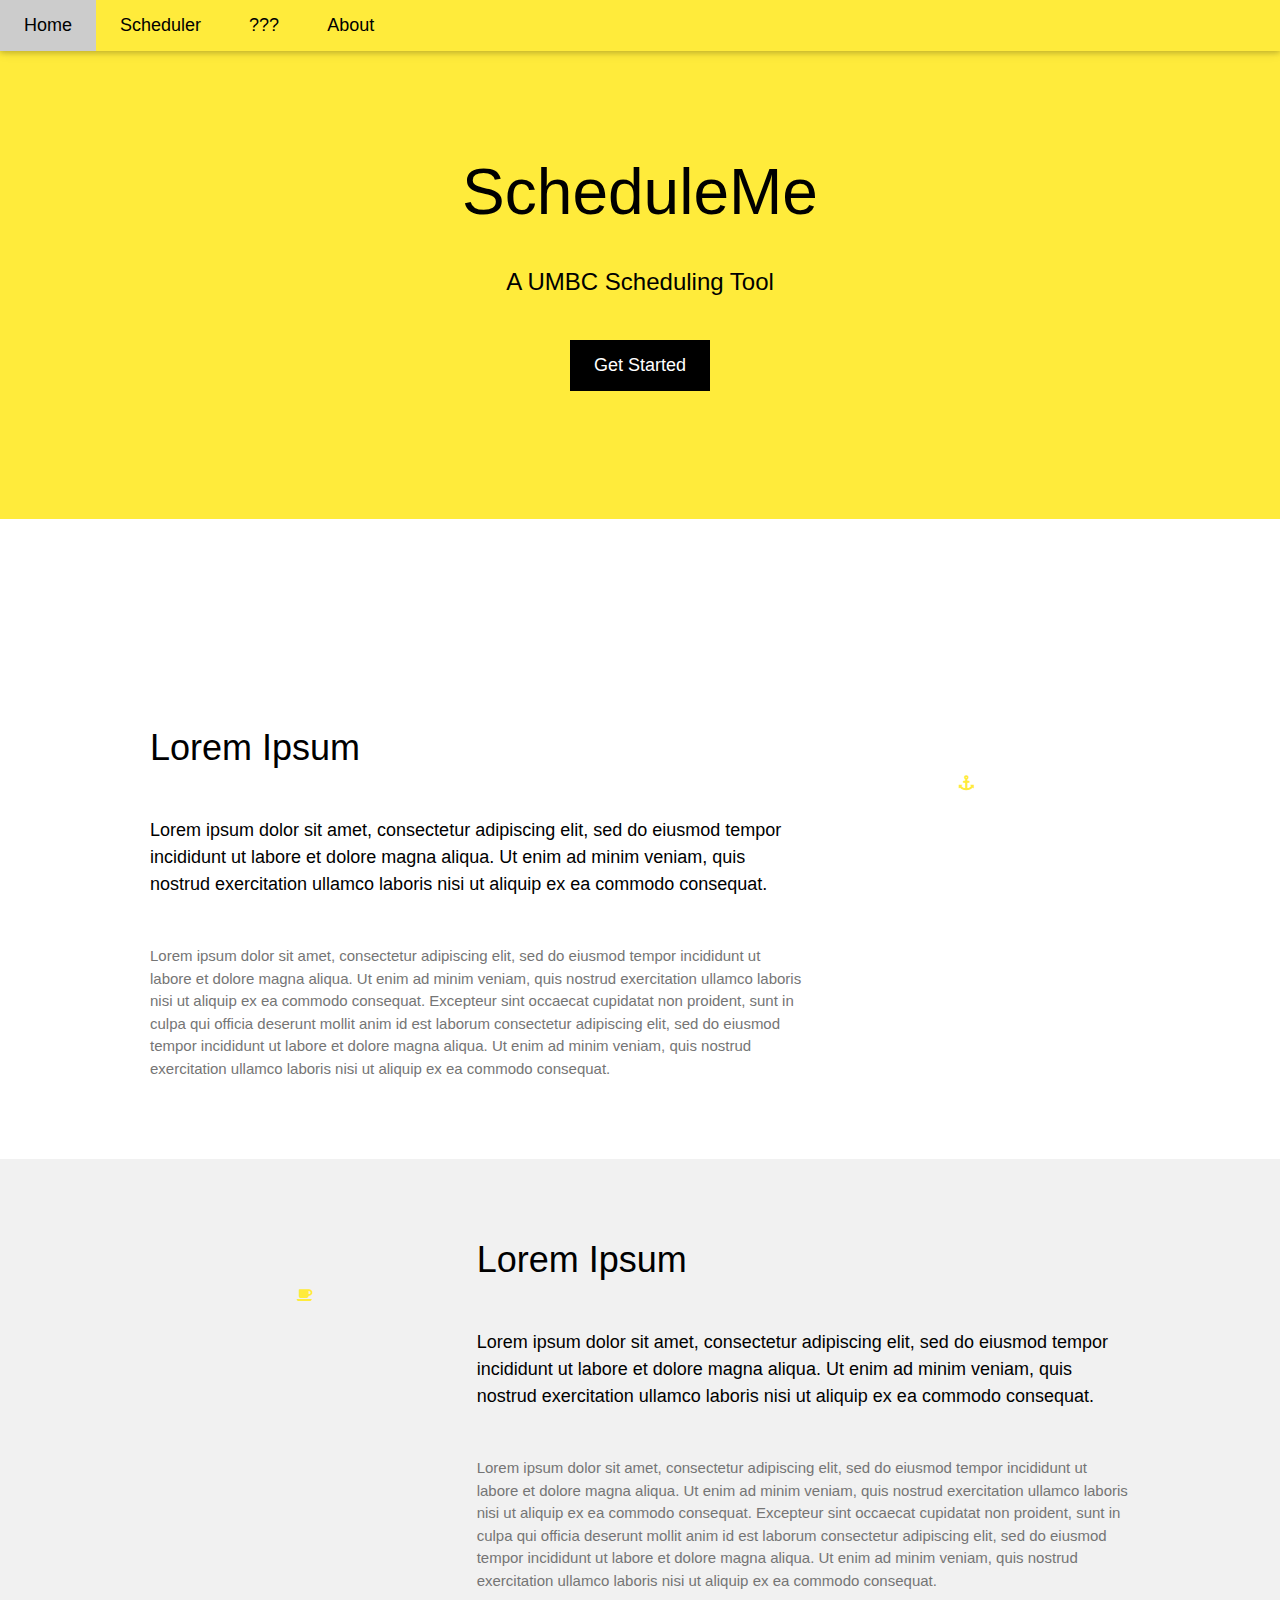
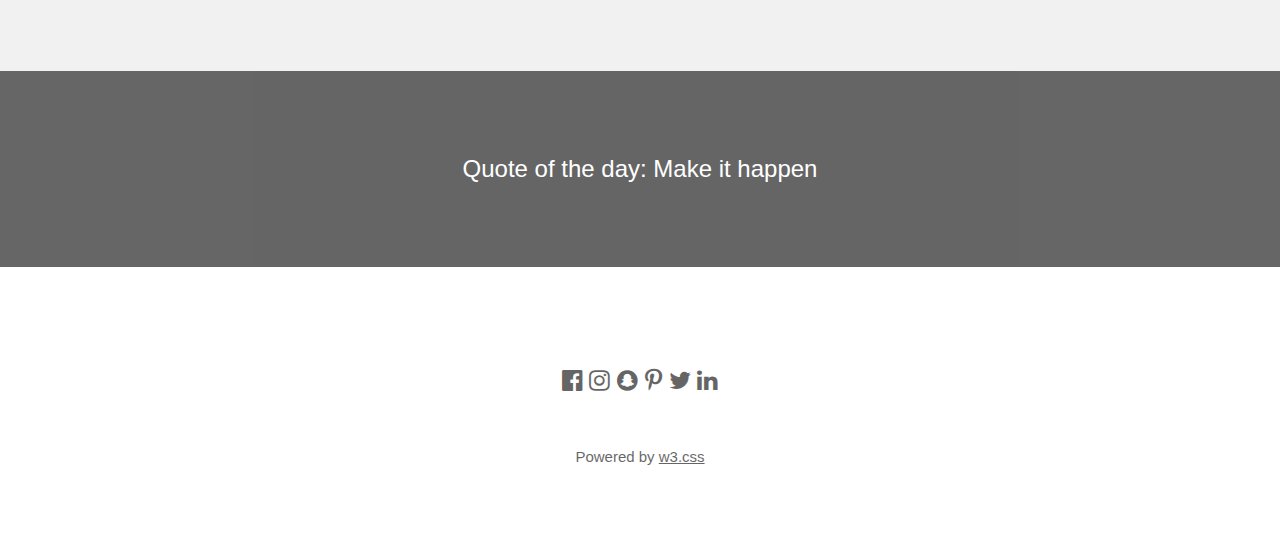
==== src/index.html @ f1222274 "Initial upload of boilerplate web template." ====
<!doctype html>
<html class="no-js" lang="">
    <head>
        <meta charset="utf-8">
        <meta http-equiv="x-ua-compatible" content="ie=edge">
        <title></title>
        <meta name="description" content="">
        <meta name="viewport" content="width=device-width, initial-scale=1">

        <link rel="apple-touch-icon" href="apple-touch-icon.png">
        <!-- Place favicon.ico in the root directory -->

		<link rel="stylesheet" href="css/w3.css">

		<link rel="stylesheet" href="https://fonts.googleapis.com/css?family=Lato">
		<link rel="stylesheet" href="https://fonts.googleapis.com/css?family=Montserrat">
		<link rel="stylesheet" href="https://cdnjs.cloudflare.com/ajax/libs/font-awesome/4.7.0/css/font-awesome.min.css">
        
        <script src="js/vendor/modernizr-2.8.3.min.js"></script>
    </head>
    <body>
        <!--[if lte IE 9]>
            <p class="browserupgrade">You are using an <strong>outdated</strong> browser. Please <a href="http://browsehappy.com/">upgrade your browser</a> to improve your experience and security.</p>
        <![endif]-->

        <!-- Add your site or application content here -->

		<!-- Navbar -->
		<div class="w3-top">
		  <div class="w3-bar w3-yellow w3-card-2 w3-left-align w3-large">
		    <a class="w3-bar-item w3-button w3-hide-medium w3-hide-large w3-right w3-padding-large w3-hover-white w3-large w3-yellow" href="javascript:void(0);" onclick="myFunction()" title="Toggle Navigation Menu"><i class="fa fa-bars"></i></a>
		    <a href="#" class="w3-bar-item w3-button w3-padding-large w3-white">Home</a>
		    <a href="#" class="w3-bar-item w3-button w3-hide-small w3-padding-large w3-hover-white">Scheduler</a>
		    <a href="#" class="w3-bar-item w3-button w3-hide-small w3-padding-large w3-hover-white">???</a>
		    <a href="#" class="w3-bar-item w3-button w3-hide-small w3-padding-large w3-hover-white">About</a>
		  </div>
		
		  <!-- Navbar on small screens -->
		  <div id="navDemo" class="w3-bar-block w3-white w3-hide w3-hide-large w3-hide-medium w3-large">
		    <a href="#" class="w3-bar-item w3-button w3-padding-large">Scheduler</a>
		    <a href="#" class="w3-bar-item w3-button w3-padding-large">???</a>
		    <a href="#" class="w3-bar-item w3-button w3-padding-large">About</a>
		  </div>
		</div>
		
		<!-- Header -->
		<header class="w3-container w3-yellow w3-center" style="padding:128px 16px">
		  <h1 class="w3-margin w3-jumbo">ScheduleMe</h1>
		  <p class="w3-xlarge">A UMBC Scheduling Tool</p>
		  <button id="getStarted" class="w3-button w3-black w3-padding-large w3-large w3-margin-top">Get Started</button>
		</header>
		
		<div id="inputFields" class="w3-row-padding w3-padding-64 w3-container">
			
		</div>
		
		<!-- First Grid -->
		<div class="w3-row-padding w3-padding-64 w3-container">
		  <div class="w3-content">
		    <div class="w3-twothird">
		      <h1>Lorem Ipsum</h1>
		      <h5 class="w3-padding-32">Lorem ipsum dolor sit amet, consectetur adipiscing elit, sed do eiusmod tempor incididunt ut labore et dolore magna aliqua. Ut enim ad minim veniam, quis nostrud exercitation ullamco laboris nisi ut aliquip ex ea commodo consequat.</h5>
		
		      <p class="w3-text-grey">Lorem ipsum dolor sit amet, consectetur adipiscing elit, sed do eiusmod tempor incididunt ut labore et dolore magna aliqua. Ut enim ad minim veniam, quis nostrud exercitation ullamco laboris nisi ut aliquip ex ea commodo consequat. Excepteur sint
		        occaecat cupidatat non proident, sunt in culpa qui officia deserunt mollit anim id est laborum consectetur adipiscing elit, sed do eiusmod tempor incididunt ut labore et dolore magna aliqua. Ut enim ad minim veniam, quis nostrud exercitation ullamco
		        laboris nisi ut aliquip ex ea commodo consequat.</p>
		    </div>
		
		    <div class="w3-third w3-center">
		      <i class="fa fa-anchor w3-padding-64 w3-text-yellow"></i>
		    </div>
		  </div>
		</div>
		
		<!-- Second Grid -->
		<div class="w3-row-padding w3-light-grey w3-padding-64 w3-container">
		  <div class="w3-content">
		    <div class="w3-third w3-center">
		      <i class="fa fa-coffee w3-padding-64 w3-text-yellow w3-margin-right"></i>
		    </div>
		
		    <div class="w3-twothird">
		      <h1>Lorem Ipsum</h1>
		      <h5 class="w3-padding-32">Lorem ipsum dolor sit amet, consectetur adipiscing elit, sed do eiusmod tempor incididunt ut labore et dolore magna aliqua. Ut enim ad minim veniam, quis nostrud exercitation ullamco laboris nisi ut aliquip ex ea commodo consequat.</h5>
		
		      <p class="w3-text-grey">Lorem ipsum dolor sit amet, consectetur adipiscing elit, sed do eiusmod tempor incididunt ut labore et dolore magna aliqua. Ut enim ad minim veniam, quis nostrud exercitation ullamco laboris nisi ut aliquip ex ea commodo consequat. Excepteur sint
		        occaecat cupidatat non proident, sunt in culpa qui officia deserunt mollit anim id est laborum consectetur adipiscing elit, sed do eiusmod tempor incididunt ut labore et dolore magna aliqua. Ut enim ad minim veniam, quis nostrud exercitation ullamco
		        laboris nisi ut aliquip ex ea commodo consequat.</p>
		    </div>
		  </div>
		</div>
		
		<div class="w3-container w3-black w3-center w3-opacity w3-padding-64">
		    <h1 class="w3-margin w3-xlarge">Quote of the day: Make it happen</h1>
		</div>
		
		<!-- Footer -->
		<footer class="w3-container w3-padding-64 w3-center w3-opacity">  
		  <div class="w3-xlarge w3-padding-32">
		    <i class="fa fa-facebook-official w3-hover-opacity"></i>
		    <i class="fa fa-instagram w3-hover-opacity"></i>
		    <i class="fa fa-snapchat w3-hover-opacity"></i>
		    <i class="fa fa-pinterest-p w3-hover-opacity"></i>
		    <i class="fa fa-twitter w3-hover-opacity"></i>
		    <i class="fa fa-linkedin w3-hover-opacity"></i>
		 </div>
		 <p>Powered by <a href="https://www.w3schools.com/w3css/default.asp" target="_blank">w3.css</a></p>
		</footer>
		
		<script src="js/toggleMenu.js"></script>
        <script src="js/vendor/jquery-3.2.0.min.js"></script>
        <script>window.jQuery || document.write('<script src="js/vendor/jquery-3.2.0.min.js"><\/script>')</script>
        <script src="js/plugins.js"></script>
        <script src="js/main.js"></script>

        <!-- Google Analytics: change UA-XXXXX-Y to be your site's ID. -->
        <script>
            window.ga=function(){ga.q.push(arguments)};ga.q=[];ga.l=+new Date;
            ga('create','UA-XXXXX-Y','auto');ga('send','pageview')
        </script>
        <script src="https://www.google-analytics.com/analytics.js" async defer></script>
    </body>
</html>
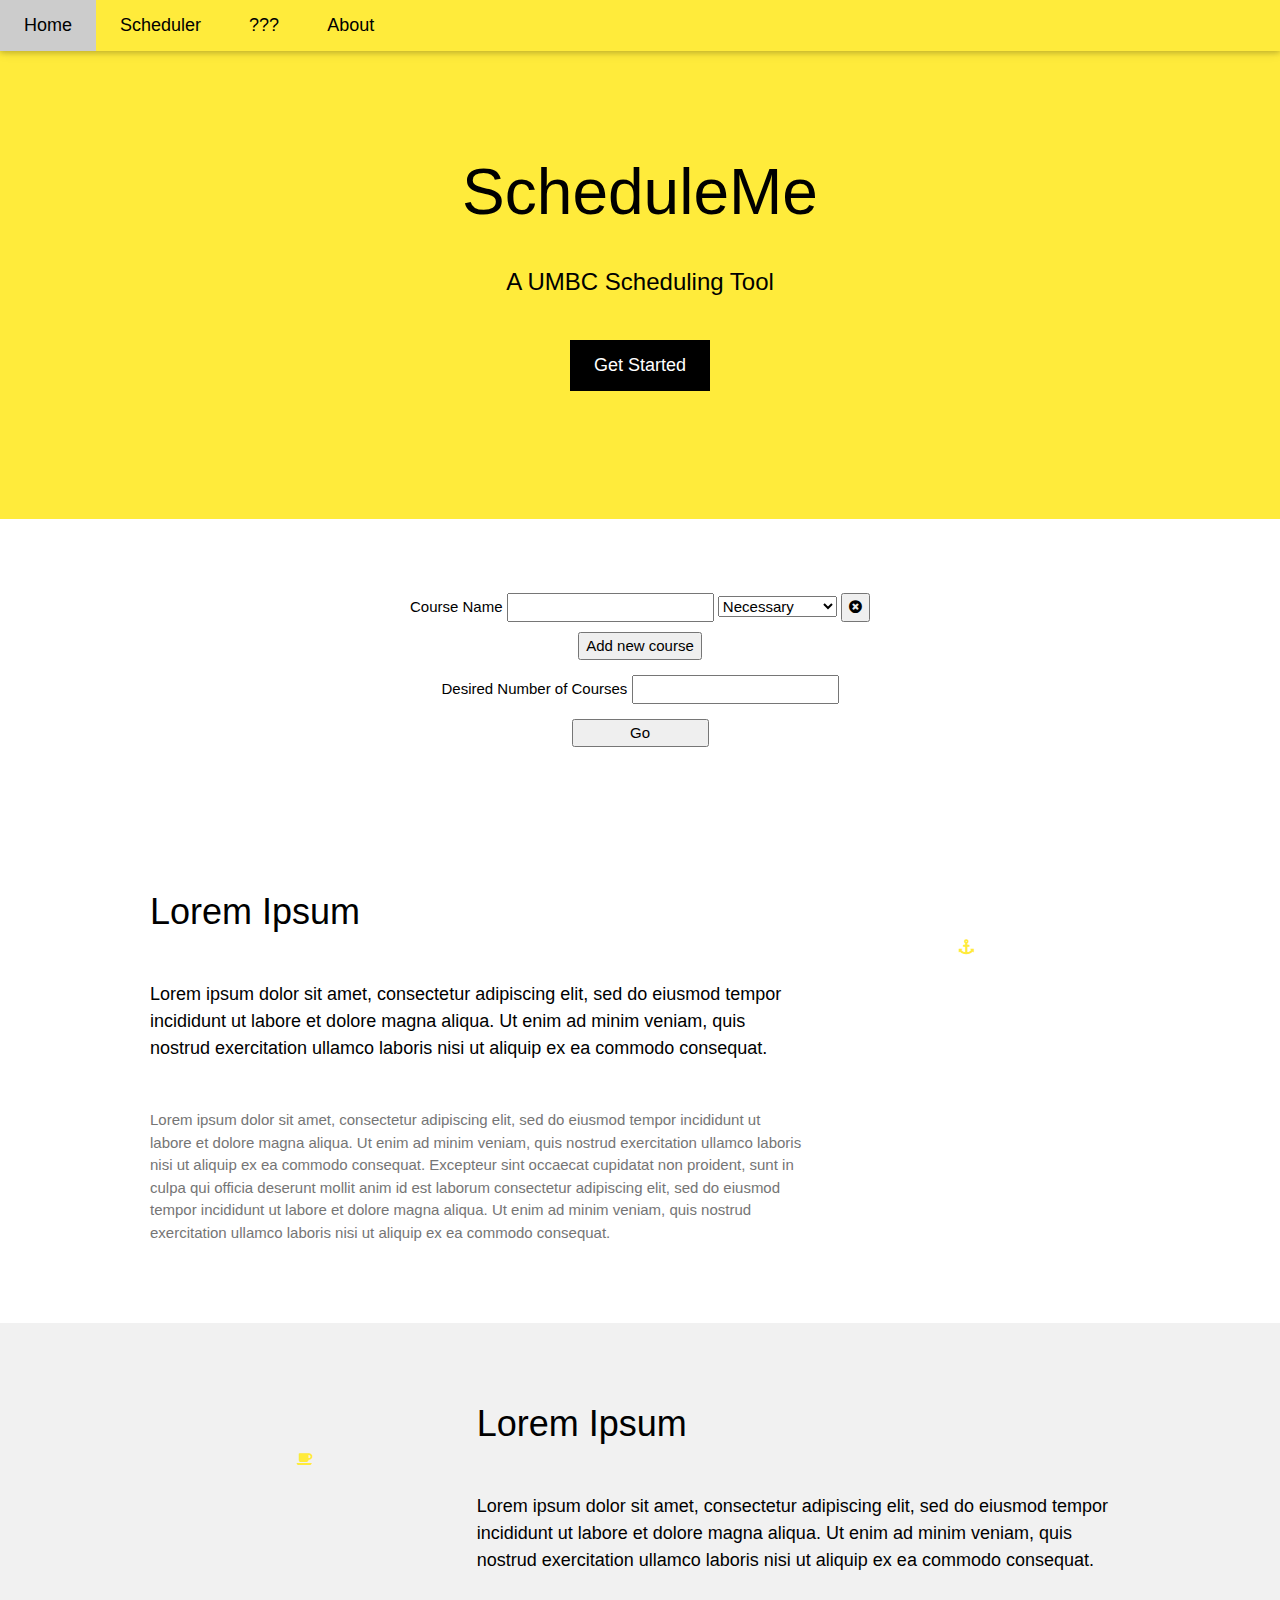
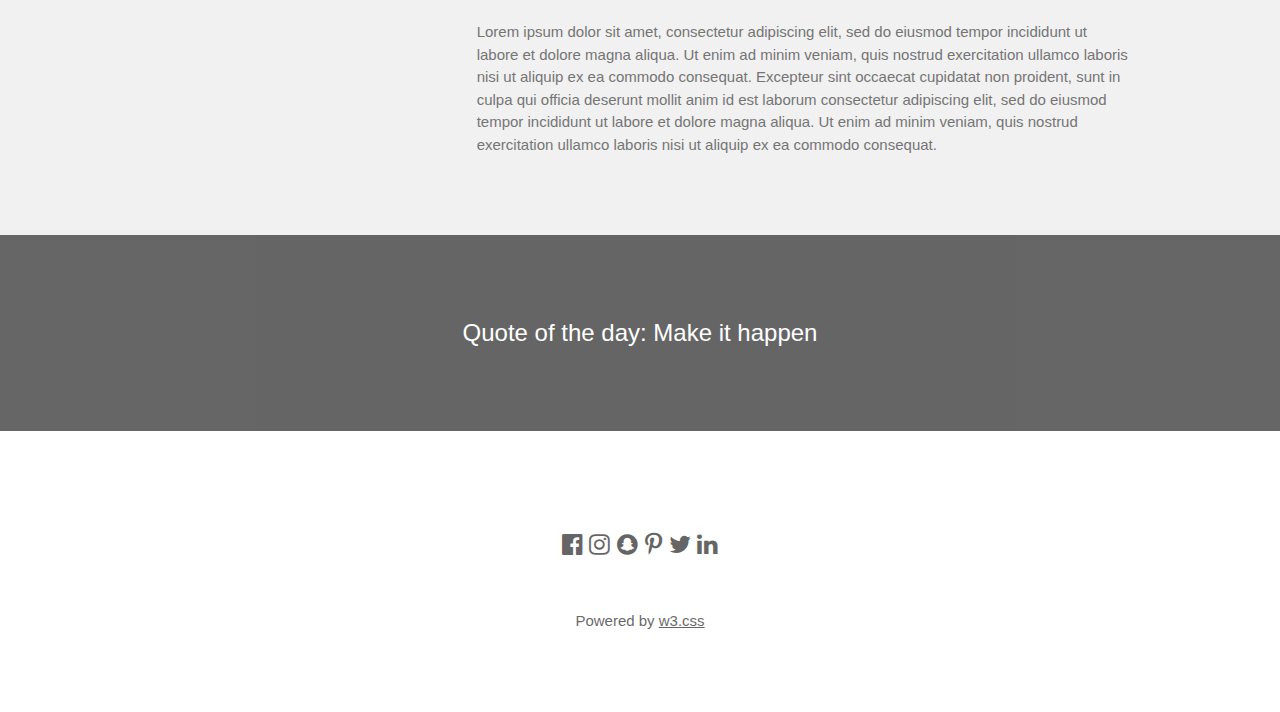
==== commit 6bde2984: "Refreshing src to be up to date" ====
--- a/src/index.html
+++ b/src/index.html
@@ -1,5 +1,5 @@
 <!doctype html>
-<html class="no-js" lang="">
+<html class="no-js" lang="en">
     <head>
         <meta charset="utf-8">
         <meta http-equiv="x-ua-compatible" content="ie=edge">
@@ -50,8 +50,40 @@
 		  <button id="getStarted" class="w3-button w3-black w3-padding-large w3-large w3-margin-top">Get Started</button>
 		</header>
 		
-		<div id="inputFields" class="w3-row-padding w3-padding-64 w3-container">
-			
+		<!-- Template for new inputs -->
+		<div id="baseForm" class="courseInputTemplate w3-row-padding w3-padding-64 w3-container">
+		    <div class="controls controls-row w3-center">
+		    	<span>Course Name</span>    	
+		 		<input type="text" name="courseName" pattern="^[A-Za-z]{3,4}[0-9]{3}$" maxlength="7"
+		 			title="Course Name Format: [3-4 Dept. Code][3 digit number] ex. CMSC447"></input>
+				<select name="priority">
+					<option value="2">Necessary</option>
+					<option value="1">Preferred</option>
+					<option value="0">No Preference</option>
+				</select>
+				<button type="button" id="removeCourse" name="removeCourse">
+		 			<i class="fa fa-times-circle" aria-hidden="true"></i>
+		 		</button>
+		    </div>
+		</div>
+		
+		<!--  Holds input for courses -->
+		<div id="inputArea" class="w3-row-padding w3-padding-64 w3-container w3-center">
+			<form onsubmit='return onSubmit(this)'>
+				<div id="inputContainer" class="newCourseHolder">
+				</div>
+				<div id="inputNotification" class="inputNotification hidden">
+					<p class="maxCoursesAlert">Max Courses Reached (MAX_COURSES)<p>
+				</div>
+				<div>
+					<button type="button" id="addCourse">Add new course</button>
+					<br>
+					<p>Desired Number of Courses
+					<input type="text" name="numCourses" maxlength="1"></input>
+					</p>
+					<button type='submit' id="submitCourses" class="courseSubmission">Go</button>
+				</div>
+			</form>
 		</div>
 		
 		<!-- First Grid -->
@@ -107,17 +139,19 @@
 		 <p>Powered by <a href="https://www.w3schools.com/w3css/default.asp" target="_blank">w3.css</a></p>
 		</footer>
 		
-		<script src="js/toggleMenu.js"></script>
-        <script src="js/vendor/jquery-3.2.0.min.js"></script>
-        <script>window.jQuery || document.write('<script src="js/vendor/jquery-3.2.0.min.js"><\/script>')</script>
+		<script>window.jQuery || document.write('<script src="js/vendor/jquery-3.2.0.min.js"><\/script>')</script>
+		<script src="js/vendor/jquery-3.2.0.min.js"></script>
+		<script src="js/courseInput.js"></script>
+		<script src="js/toggleMenu.js"></script> 
         <script src="js/plugins.js"></script>
         <script src="js/main.js"></script>
 
-        <!-- Google Analytics: change UA-XXXXX-Y to be your site's ID. -->
+        <!-- Google Analytics: change UA-XXXXX-Y to be your site's ID. 
         <script>
             window.ga=function(){ga.q.push(arguments)};ga.q=[];ga.l=+new Date;
             ga('create','UA-XXXXX-Y','auto');ga('send','pageview')
         </script>
         <script src="https://www.google-analytics.com/analytics.js" async defer></script>
+        -->
     </body>
 </html>
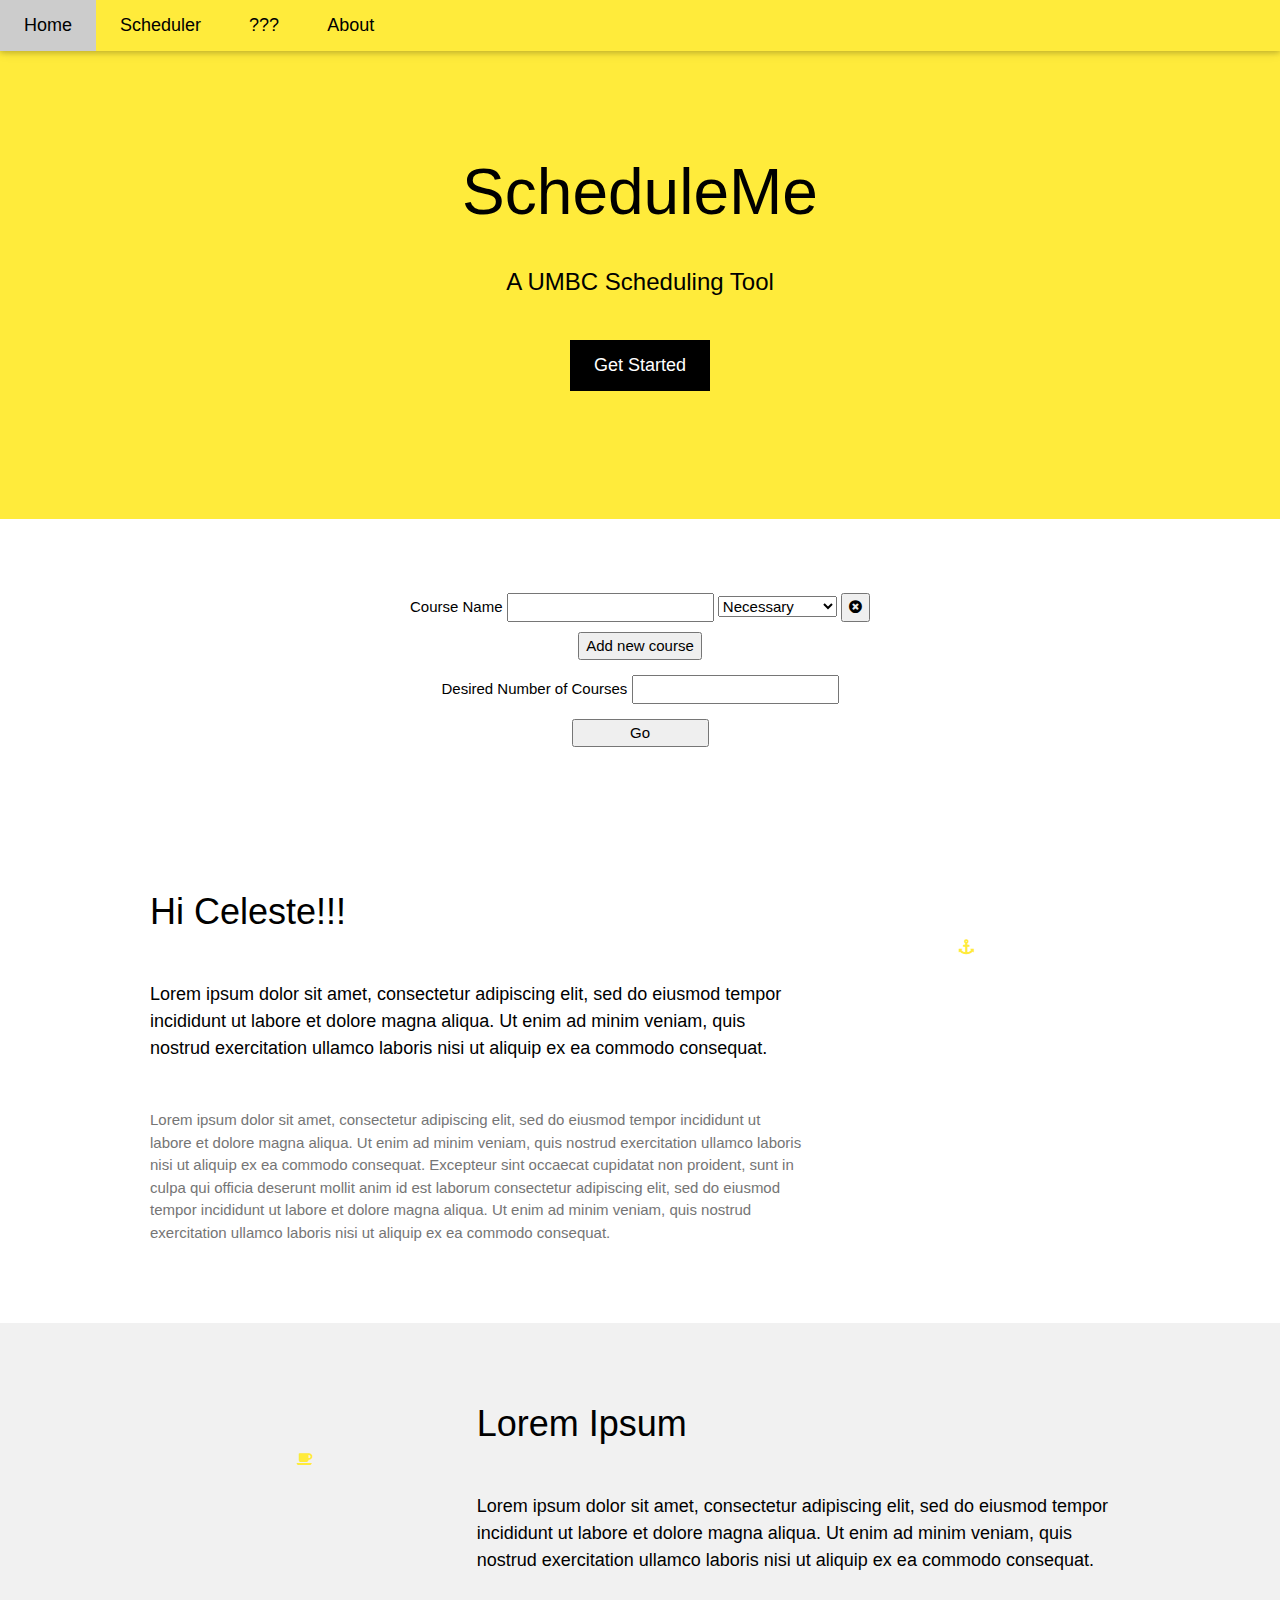
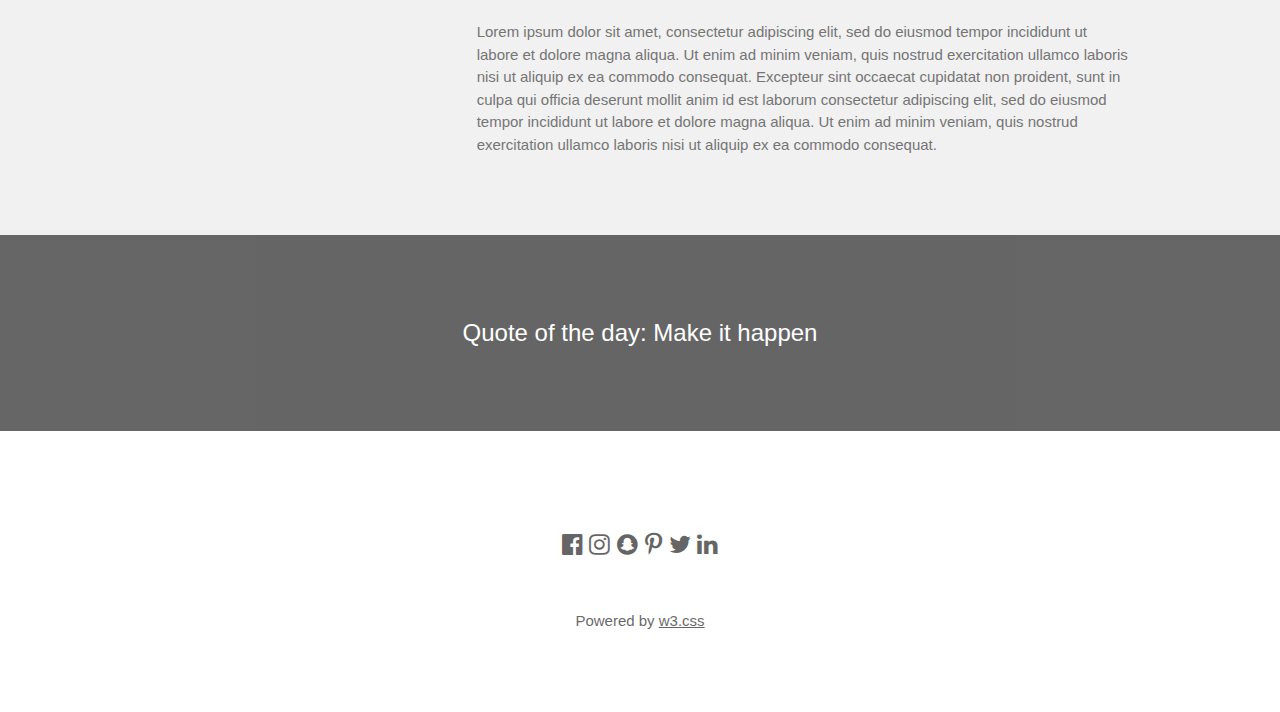
==== commit a753689c: "Celeste on Andrew's Branch" ====
--- a/src/index.html
+++ b/src/index.html
@@ -90,7 +90,7 @@
 		<div class="w3-row-padding w3-padding-64 w3-container">
 		  <div class="w3-content">
 		    <div class="w3-twothird">
-		      <h1>Lorem Ipsum</h1>
+		      <h1>Hi Celeste!!!</h1>
 		      <h5 class="w3-padding-32">Lorem ipsum dolor sit amet, consectetur adipiscing elit, sed do eiusmod tempor incididunt ut labore et dolore magna aliqua. Ut enim ad minim veniam, quis nostrud exercitation ullamco laboris nisi ut aliquip ex ea commodo consequat.</h5>
 		
 		      <p class="w3-text-grey">Lorem ipsum dolor sit amet, consectetur adipiscing elit, sed do eiusmod tempor incididunt ut labore et dolore magna aliqua. Ut enim ad minim veniam, quis nostrud exercitation ullamco laboris nisi ut aliquip ex ea commodo consequat. Excepteur sint
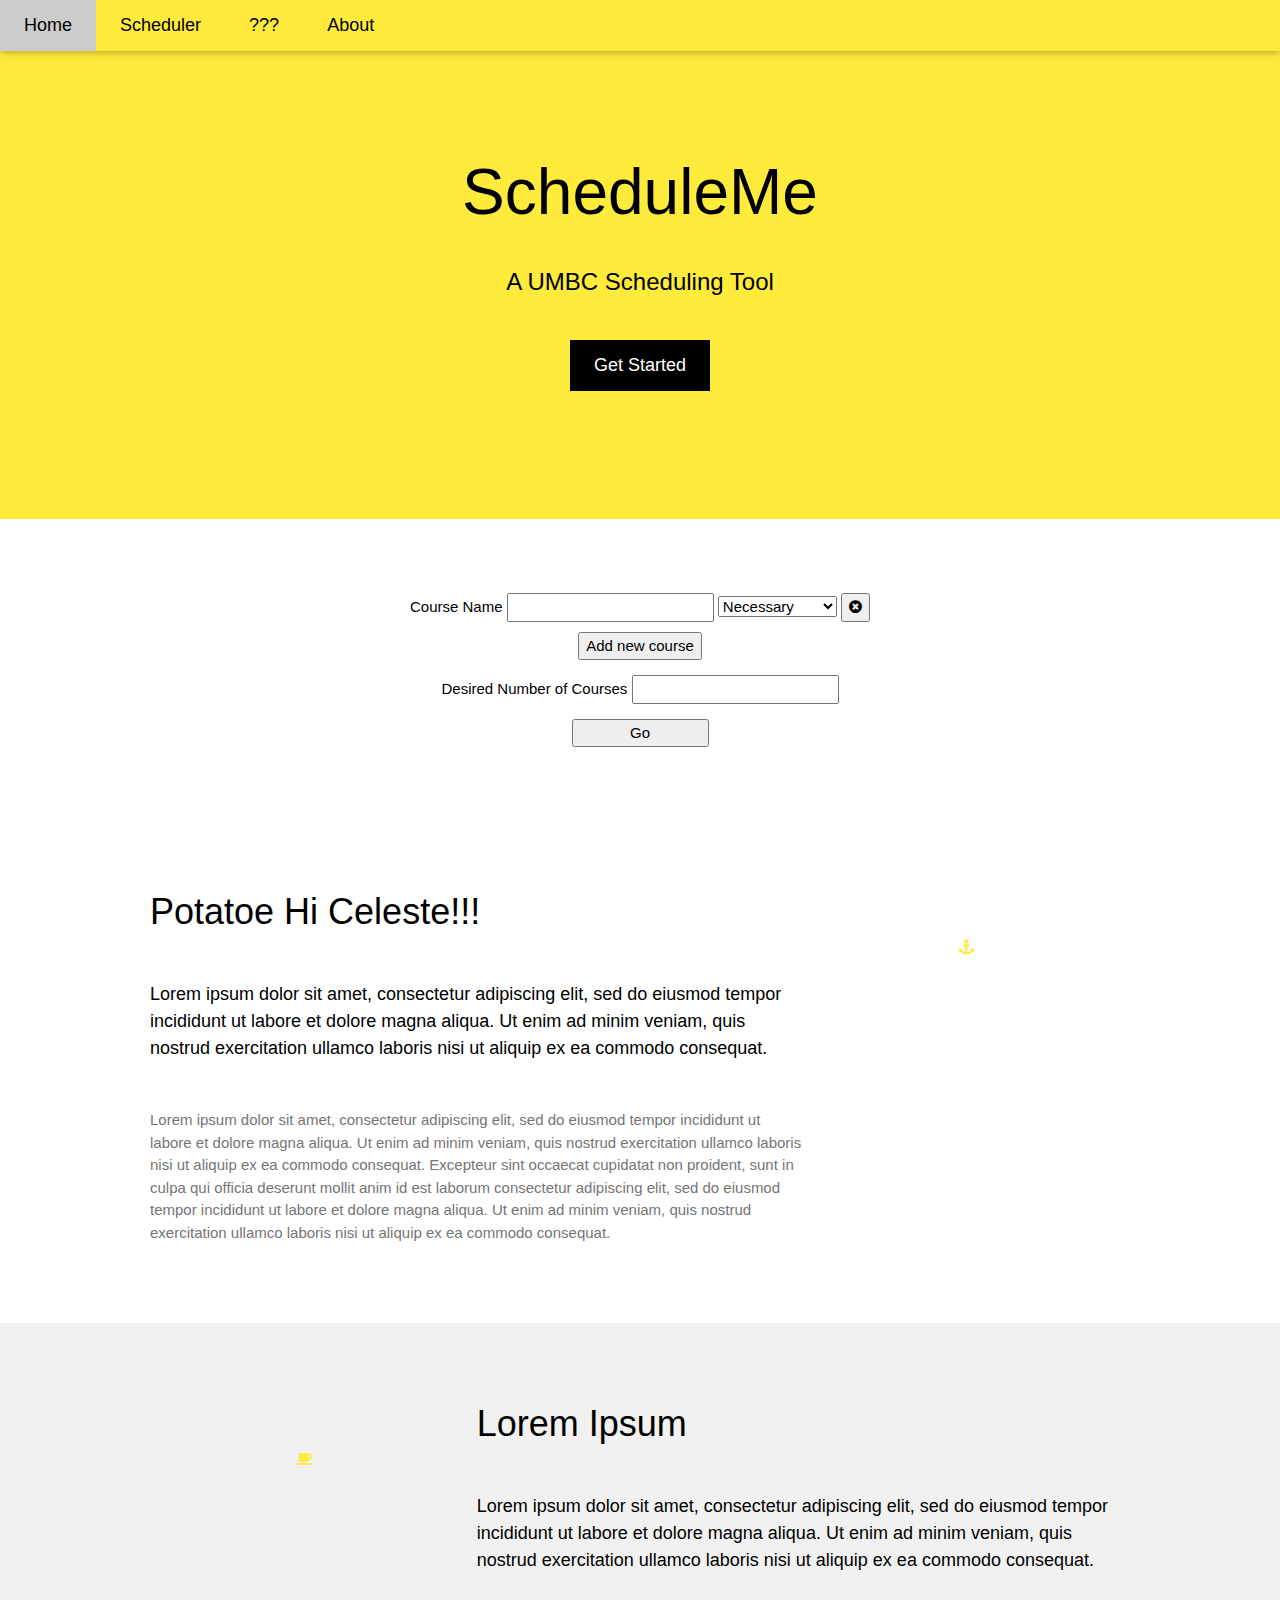
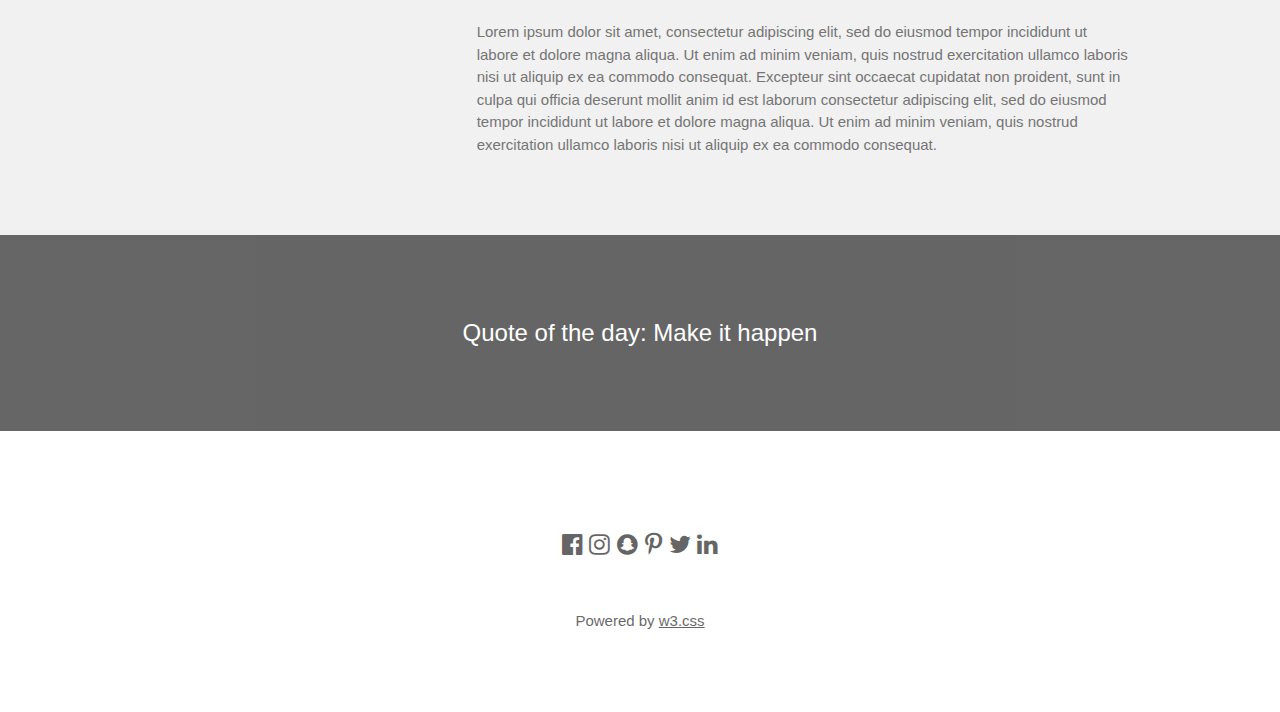
==== commit 4d5b67d7: "celeste added somethign" ====
--- a/src/index.html
+++ b/src/index.html
@@ -90,7 +90,7 @@
 		<div class="w3-row-padding w3-padding-64 w3-container">
 		  <div class="w3-content">
 		    <div class="w3-twothird">
-		      <h1>Hi Celeste!!!</h1>
+		      <h1>Potatoe Hi Celeste!!!</h1>
 		      <h5 class="w3-padding-32">Lorem ipsum dolor sit amet, consectetur adipiscing elit, sed do eiusmod tempor incididunt ut labore et dolore magna aliqua. Ut enim ad minim veniam, quis nostrud exercitation ullamco laboris nisi ut aliquip ex ea commodo consequat.</h5>
 		
 		      <p class="w3-text-grey">Lorem ipsum dolor sit amet, consectetur adipiscing elit, sed do eiusmod tempor incididunt ut labore et dolore magna aliqua. Ut enim ad minim veniam, quis nostrud exercitation ullamco laboris nisi ut aliquip ex ea commodo consequat. Excepteur sint
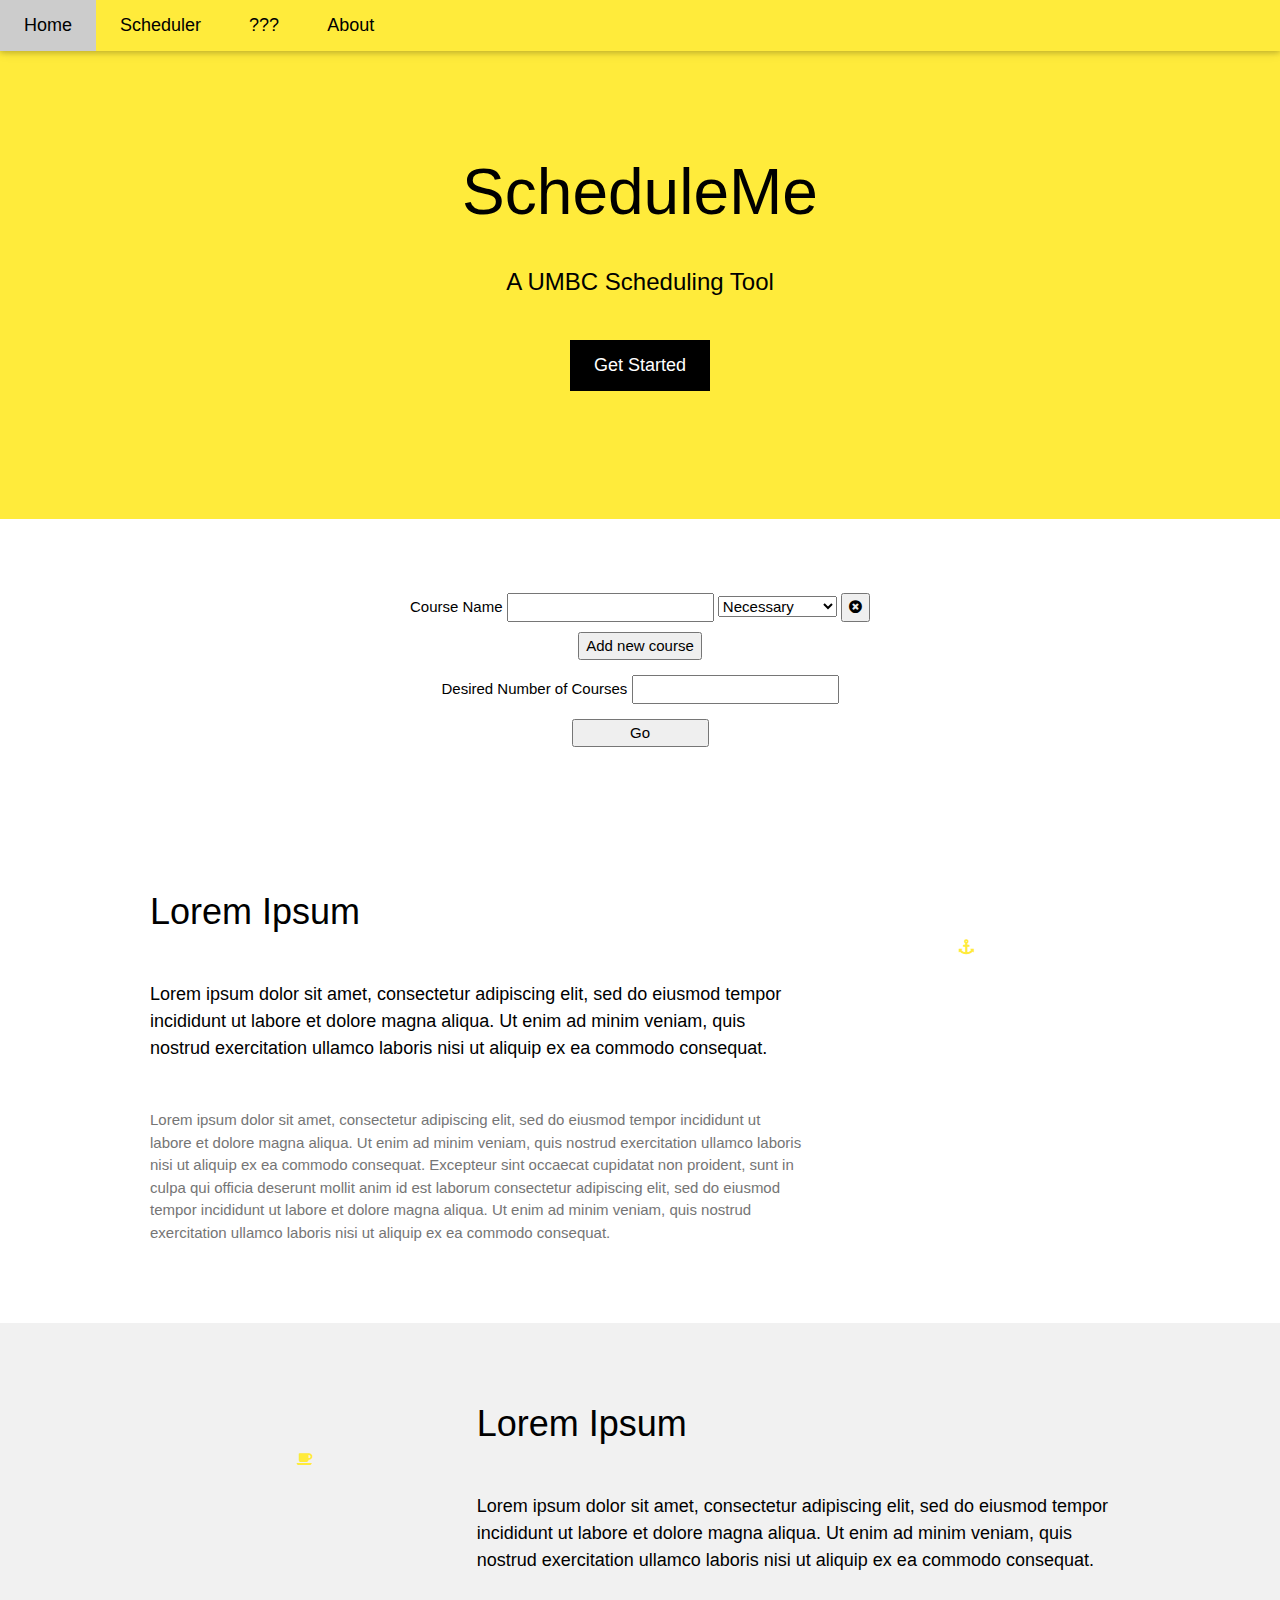
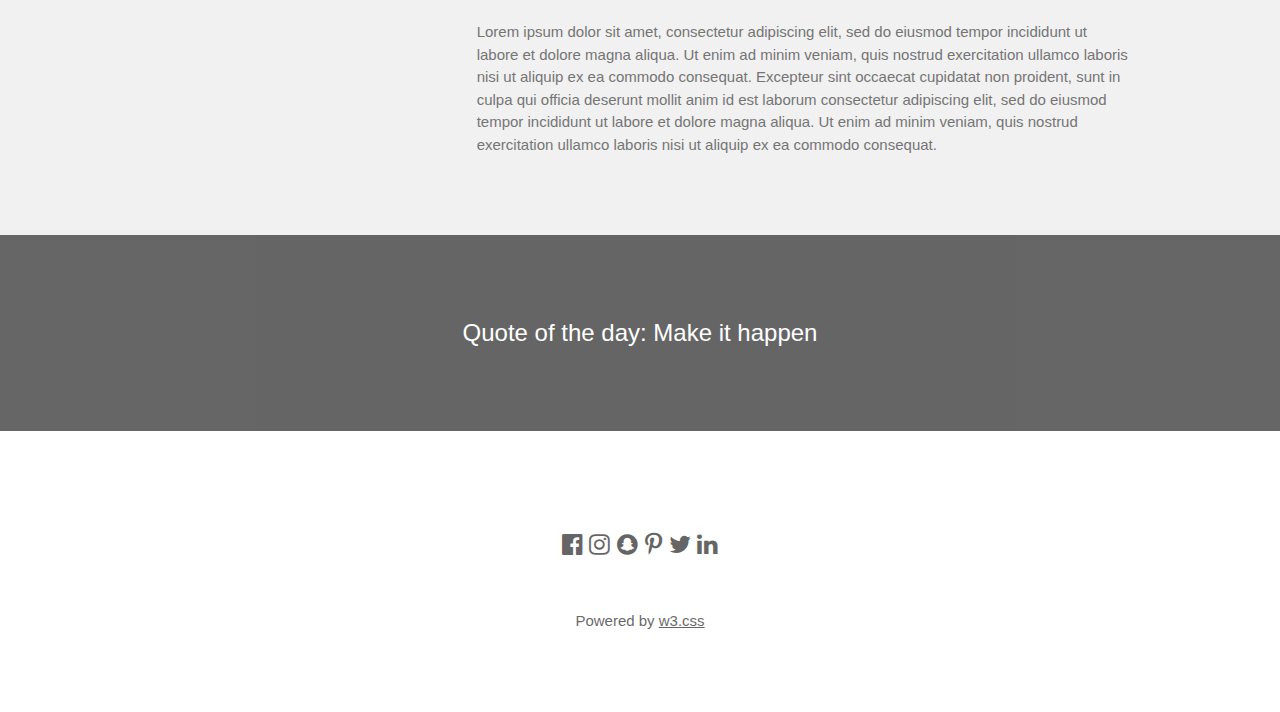
==== commit 6c114ee2: "Merge branch 'master' of https://github.com/CelestineW/EZPZ" ====
--- a/src/index.html
+++ b/src/index.html
@@ -90,7 +90,7 @@
 		<div class="w3-row-padding w3-padding-64 w3-container">
 		  <div class="w3-content">
 		    <div class="w3-twothird">
-		      <h1>Potatoe Hi Celeste!!!</h1>
+		      <h1>Lorem Ipsum</h1>
 		      <h5 class="w3-padding-32">Lorem ipsum dolor sit amet, consectetur adipiscing elit, sed do eiusmod tempor incididunt ut labore et dolore magna aliqua. Ut enim ad minim veniam, quis nostrud exercitation ullamco laboris nisi ut aliquip ex ea commodo consequat.</h5>
 		
 		      <p class="w3-text-grey">Lorem ipsum dolor sit amet, consectetur adipiscing elit, sed do eiusmod tempor incididunt ut labore et dolore magna aliqua. Ut enim ad minim veniam, quis nostrud exercitation ullamco laboris nisi ut aliquip ex ea commodo consequat. Excepteur sint
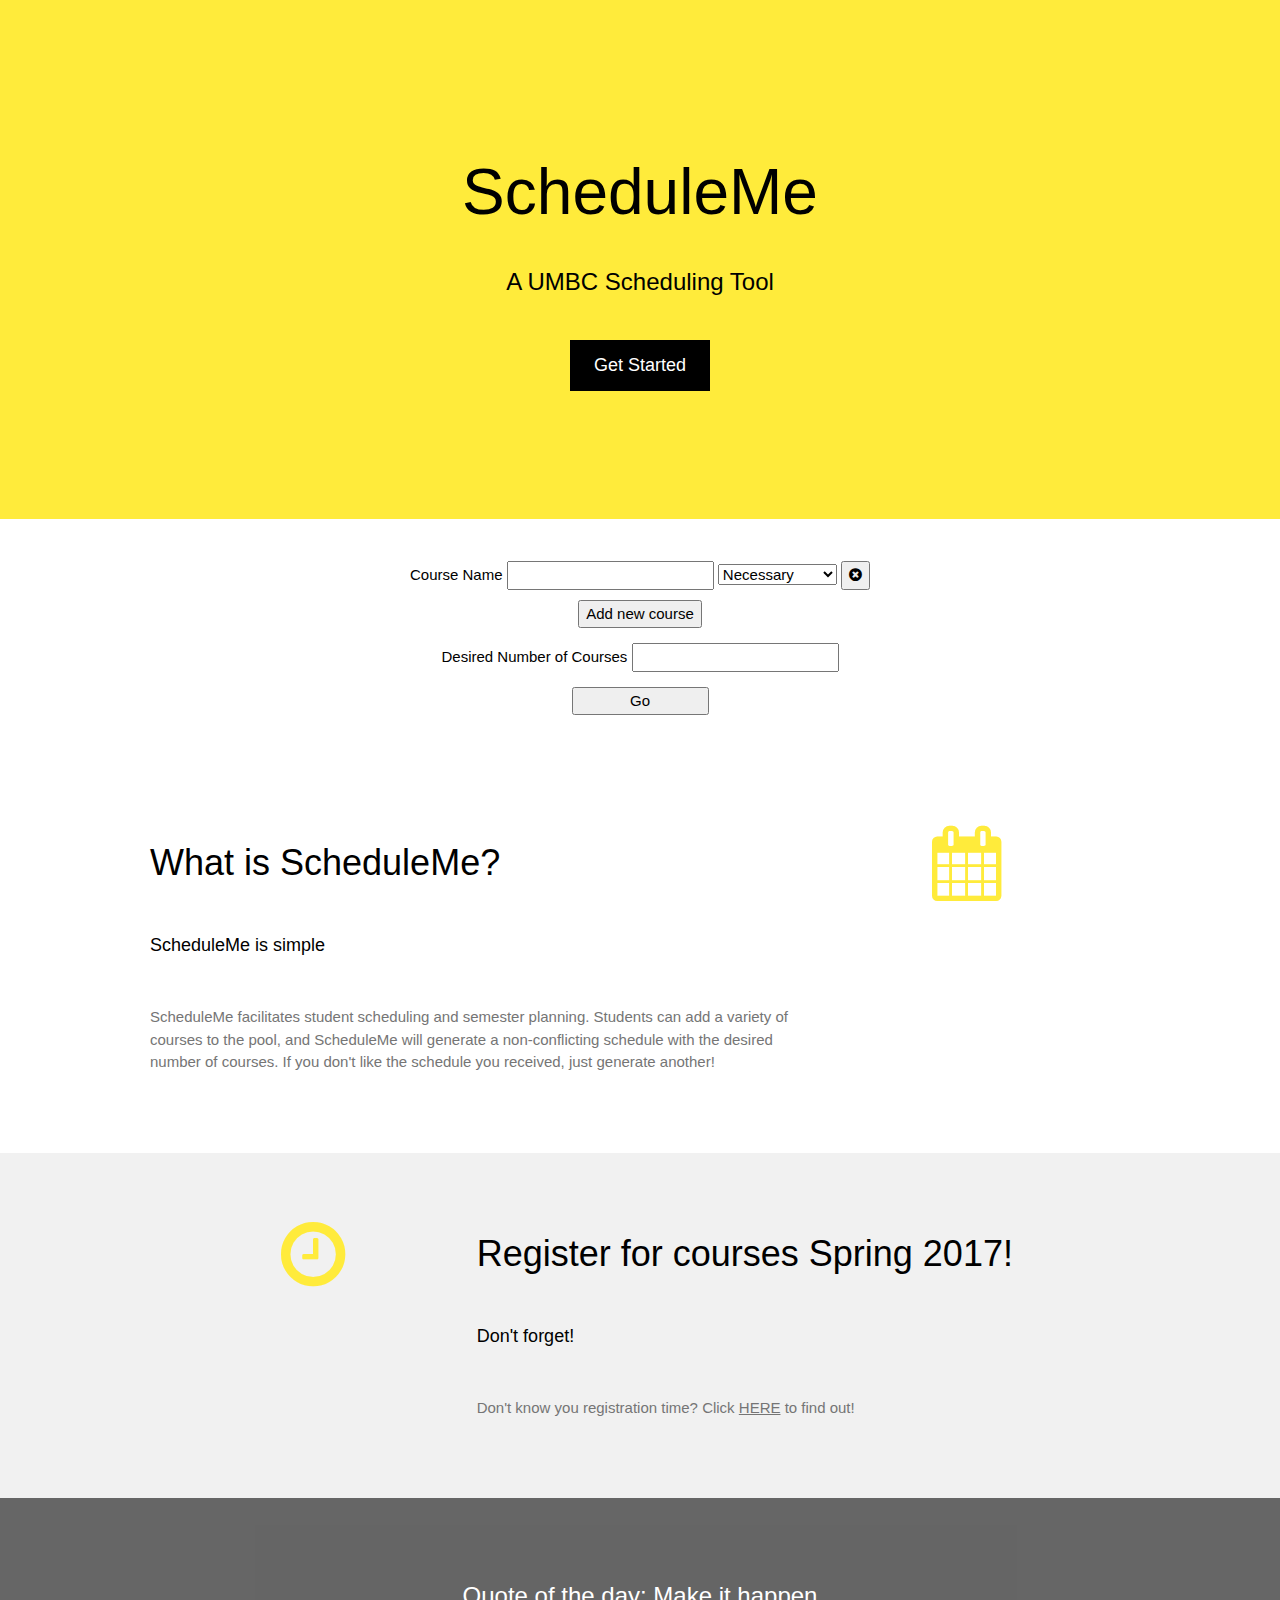
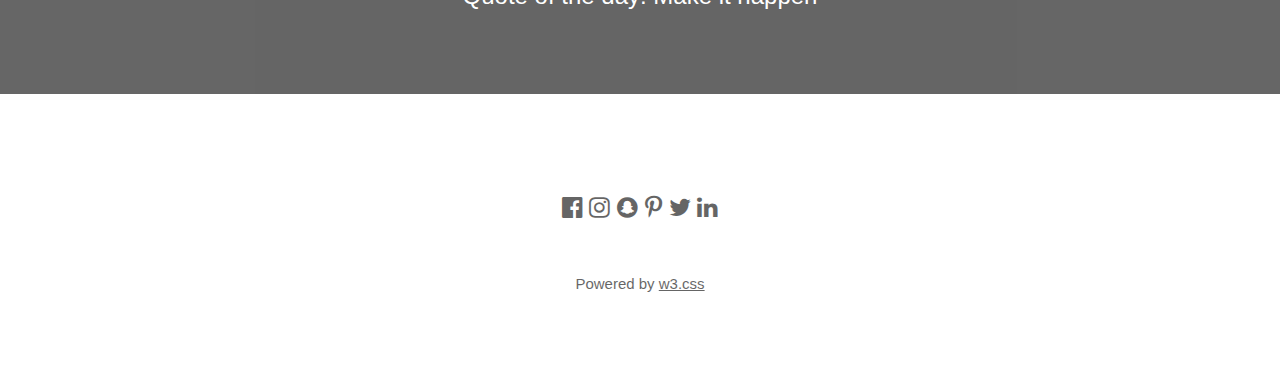
==== commit 04c47f66: "Display update, final add" ====
--- a/src/index.html
+++ b/src/index.html
@@ -26,6 +26,7 @@
         <!-- Add your site or application content here -->
 
 		<!-- Navbar -->
+		<!--  
 		<div class="w3-top">
 		  <div class="w3-bar w3-yellow w3-card-2 w3-left-align w3-large">
 		    <a class="w3-bar-item w3-button w3-hide-medium w3-hide-large w3-right w3-padding-large w3-hover-white w3-large w3-yellow" href="javascript:void(0);" onclick="myFunction()" title="Toggle Navigation Menu"><i class="fa fa-bars"></i></a>
@@ -34,14 +35,17 @@
 		    <a href="#" class="w3-bar-item w3-button w3-hide-small w3-padding-large w3-hover-white">???</a>
 		    <a href="#" class="w3-bar-item w3-button w3-hide-small w3-padding-large w3-hover-white">About</a>
 		  </div>
+		  -->
 		
 		  <!-- Navbar on small screens -->
+		  <!--
 		  <div id="navDemo" class="w3-bar-block w3-white w3-hide w3-hide-large w3-hide-medium w3-large">
 		    <a href="#" class="w3-bar-item w3-button w3-padding-large">Scheduler</a>
 		    <a href="#" class="w3-bar-item w3-button w3-padding-large">???</a>
 		    <a href="#" class="w3-bar-item w3-button w3-padding-large">About</a>
 		  </div>
 		</div>
+		-->
 		
 		<!-- Header -->
 		<header class="w3-container w3-yellow w3-center" style="padding:128px 16px">
@@ -54,26 +58,26 @@
 		<div id="baseForm" class="courseInputTemplate w3-row-padding w3-padding-64 w3-container">
 		    <div class="controls controls-row w3-center">
 		    	<span>Course Name</span>    	
-		 		<input type="text" name="courseName" pattern="^[A-Za-z]{3,4}[0-9]{3}$" maxlength="7"
-		 			title="Course Name Format: [3-4 Dept. Code][3 digit number] ex. CMSC447"></input>
+		 		<input type="text" name="courseName" class="courseNameField" pattern="^[A-Za-z]{3,4}[0-9]{3}$" maxlength="7"
+		 			title="[3-4 Dept. Code][3 digit number] ex. CMSC447"></input>
 				<select name="priority">
 					<option value="2">Necessary</option>
 					<option value="1">Preferred</option>
 					<option value="0">No Preference</option>
 				</select>
-				<button type="button" id="removeCourse" name="removeCourse">
+				<button type="button" class="removeButton" id="removeCourse" name="removeCourse">
 		 			<i class="fa fa-times-circle" aria-hidden="true"></i>
 		 		</button>
 		    </div>
 		</div>
 		
 		<!--  Holds input for courses -->
-		<div id="inputArea" class="w3-row-padding w3-padding-64 w3-container w3-center">
+		<div id="inputArea" class="w3-row-padding w3-padding-32 w3-container w3-center">
 			<form onsubmit='return onSubmit(this)'>
 				<div id="inputContainer" class="newCourseHolder">
 				</div>
-				<div id="inputNotification" class="inputNotification hidden">
-					<p class="maxCoursesAlert">Max Courses Reached (MAX_COURSES)<p>
+				<div id="inputNotification" class="inputNotification w3-red w3-center hidden">
+						<p class="maxCoursesAlert">Max Courses Reached (MAX_COURSES = 10)<p>
 				</div>
 				<div>
 					<button type="button" id="addCourse">Add new course</button>
@@ -84,22 +88,35 @@
 					<button type='submit' id="submitCourses" class="courseSubmission">Go</button>
 				</div>
 			</form>
+			<p>
+				<button type='button' id="regenerate" class="regenerateButton hidden">Generate Another</button>
+			</p>
+		</div>
+		
+		<!-- Weekly View -->
+		<div class="w3-row-padding w3-container">
+		  <div class="w3-content" id="calendarArea">
+		  		<div class="w3-center w3-red" id="regenExhausted">
+		  			<p> Possible schedule space exhausted, schedules now repeating.</p>
+		  		</div>
+		  		<div class="calendarDisplay" id="calendar">
+		  		</div>
+		  </div>
 		</div>
 		
 		<!-- First Grid -->
 		<div class="w3-row-padding w3-padding-64 w3-container">
 		  <div class="w3-content">
 		    <div class="w3-twothird">
-		      <h1>Lorem Ipsum</h1>
-		      <h5 class="w3-padding-32">Lorem ipsum dolor sit amet, consectetur adipiscing elit, sed do eiusmod tempor incididunt ut labore et dolore magna aliqua. Ut enim ad minim veniam, quis nostrud exercitation ullamco laboris nisi ut aliquip ex ea commodo consequat.</h5>
+		      <h1>What is ScheduleMe?</h1>
+		      <h5 class="w3-padding-32">ScheduleMe is simple</h5>
 		
-		      <p class="w3-text-grey">Lorem ipsum dolor sit amet, consectetur adipiscing elit, sed do eiusmod tempor incididunt ut labore et dolore magna aliqua. Ut enim ad minim veniam, quis nostrud exercitation ullamco laboris nisi ut aliquip ex ea commodo consequat. Excepteur sint
-		        occaecat cupidatat non proident, sunt in culpa qui officia deserunt mollit anim id est laborum consectetur adipiscing elit, sed do eiusmod tempor incididunt ut labore et dolore magna aliqua. Ut enim ad minim veniam, quis nostrud exercitation ullamco
-		        laboris nisi ut aliquip ex ea commodo consequat.</p>
+		      <p class="w3-text-grey">ScheduleMe facilitates student scheduling and semester planning. Students can add a variety of courses to the pool, and ScheduleMe will generate a non-conflicting schedule with the desired number of courses. If you don't like the schedule you received, just generate another!</p>
 		    </div>
 		
 		    <div class="w3-third w3-center">
-		      <i class="fa fa-anchor w3-padding-64 w3-text-yellow"></i>
+		      <i class="fa fa-calendar w3-text-yellow fa-5x" aria-hidden="true"></i>
+
 		    </div>
 		  </div>
 		</div>
@@ -108,16 +125,14 @@
 		<div class="w3-row-padding w3-light-grey w3-padding-64 w3-container">
 		  <div class="w3-content">
 		    <div class="w3-third w3-center">
-		      <i class="fa fa-coffee w3-padding-64 w3-text-yellow w3-margin-right"></i>
+		      <i class="fa fa-clock-o w3-text-yellow fa-5x" aria-hidden="true"></i>
 		    </div>
 		
 		    <div class="w3-twothird">
-		      <h1>Lorem Ipsum</h1>
-		      <h5 class="w3-padding-32">Lorem ipsum dolor sit amet, consectetur adipiscing elit, sed do eiusmod tempor incididunt ut labore et dolore magna aliqua. Ut enim ad minim veniam, quis nostrud exercitation ullamco laboris nisi ut aliquip ex ea commodo consequat.</h5>
+		      <h1>Register for courses Spring 2017!</h1>
+		      <h5 class="w3-padding-32">Don't forget!</h5>
 		
-		      <p class="w3-text-grey">Lorem ipsum dolor sit amet, consectetur adipiscing elit, sed do eiusmod tempor incididunt ut labore et dolore magna aliqua. Ut enim ad minim veniam, quis nostrud exercitation ullamco laboris nisi ut aliquip ex ea commodo consequat. Excepteur sint
-		        occaecat cupidatat non proident, sunt in culpa qui officia deserunt mollit anim id est laborum consectetur adipiscing elit, sed do eiusmod tempor incididunt ut labore et dolore magna aliqua. Ut enim ad minim veniam, quis nostrud exercitation ullamco
-		        laboris nisi ut aliquip ex ea commodo consequat.</p>
+		      <p class="w3-text-grey">Don't know you registration time? Click <a href="http://registrar.umbc.edu/files/2016/10/Spring-2017-Advanced-Registration-Appointment-Grid.pdf" target="_blank" >HERE</a> to find out!</p>
 		    </div>
 		  </div>
 		</div>
@@ -139,12 +154,23 @@
 		 <p>Powered by <a href="https://www.w3schools.com/w3css/default.asp" target="_blank">w3.css</a></p>
 		</footer>
 		
+		<!--  Our JS -->
 		<script>window.jQuery || document.write('<script src="js/vendor/jquery-3.2.0.min.js"><\/script>')</script>
 		<script src="js/vendor/jquery-3.2.0.min.js"></script>
+		<script src="js/dummySchedules.js"></script>
 		<script src="js/courseInput.js"></script>
+		<script src="js/renderSchedule.js"></script>
 		<script src="js/toggleMenu.js"></script> 
         <script src="js/plugins.js"></script>
         <script src="js/main.js"></script>
+        
+        <!-- Calender Display, Sourced from https://fullcalendar.io/ -->
+        <link href='js/vendor/fullcalendar-3.4.0/fullcalendar.min.css' rel='stylesheet' />
+		<link href='js/vendor/fullcalendar-3.4.0/fullcalendar.print.min.css' rel='stylesheet' media='print' />
+		<script src='js/vendor/fullcalendar-3.4.0/lib/moment.min.js'></script>
+		<script src='js/vendor/fullcalendar-3.4.0/lib/jquery.min.js'></script>
+		<script src='js/vendor/fullcalendar-3.4.0/fullcalendar.min.js'></script>
+        
 
         <!-- Google Analytics: change UA-XXXXX-Y to be your site's ID. 
         <script>
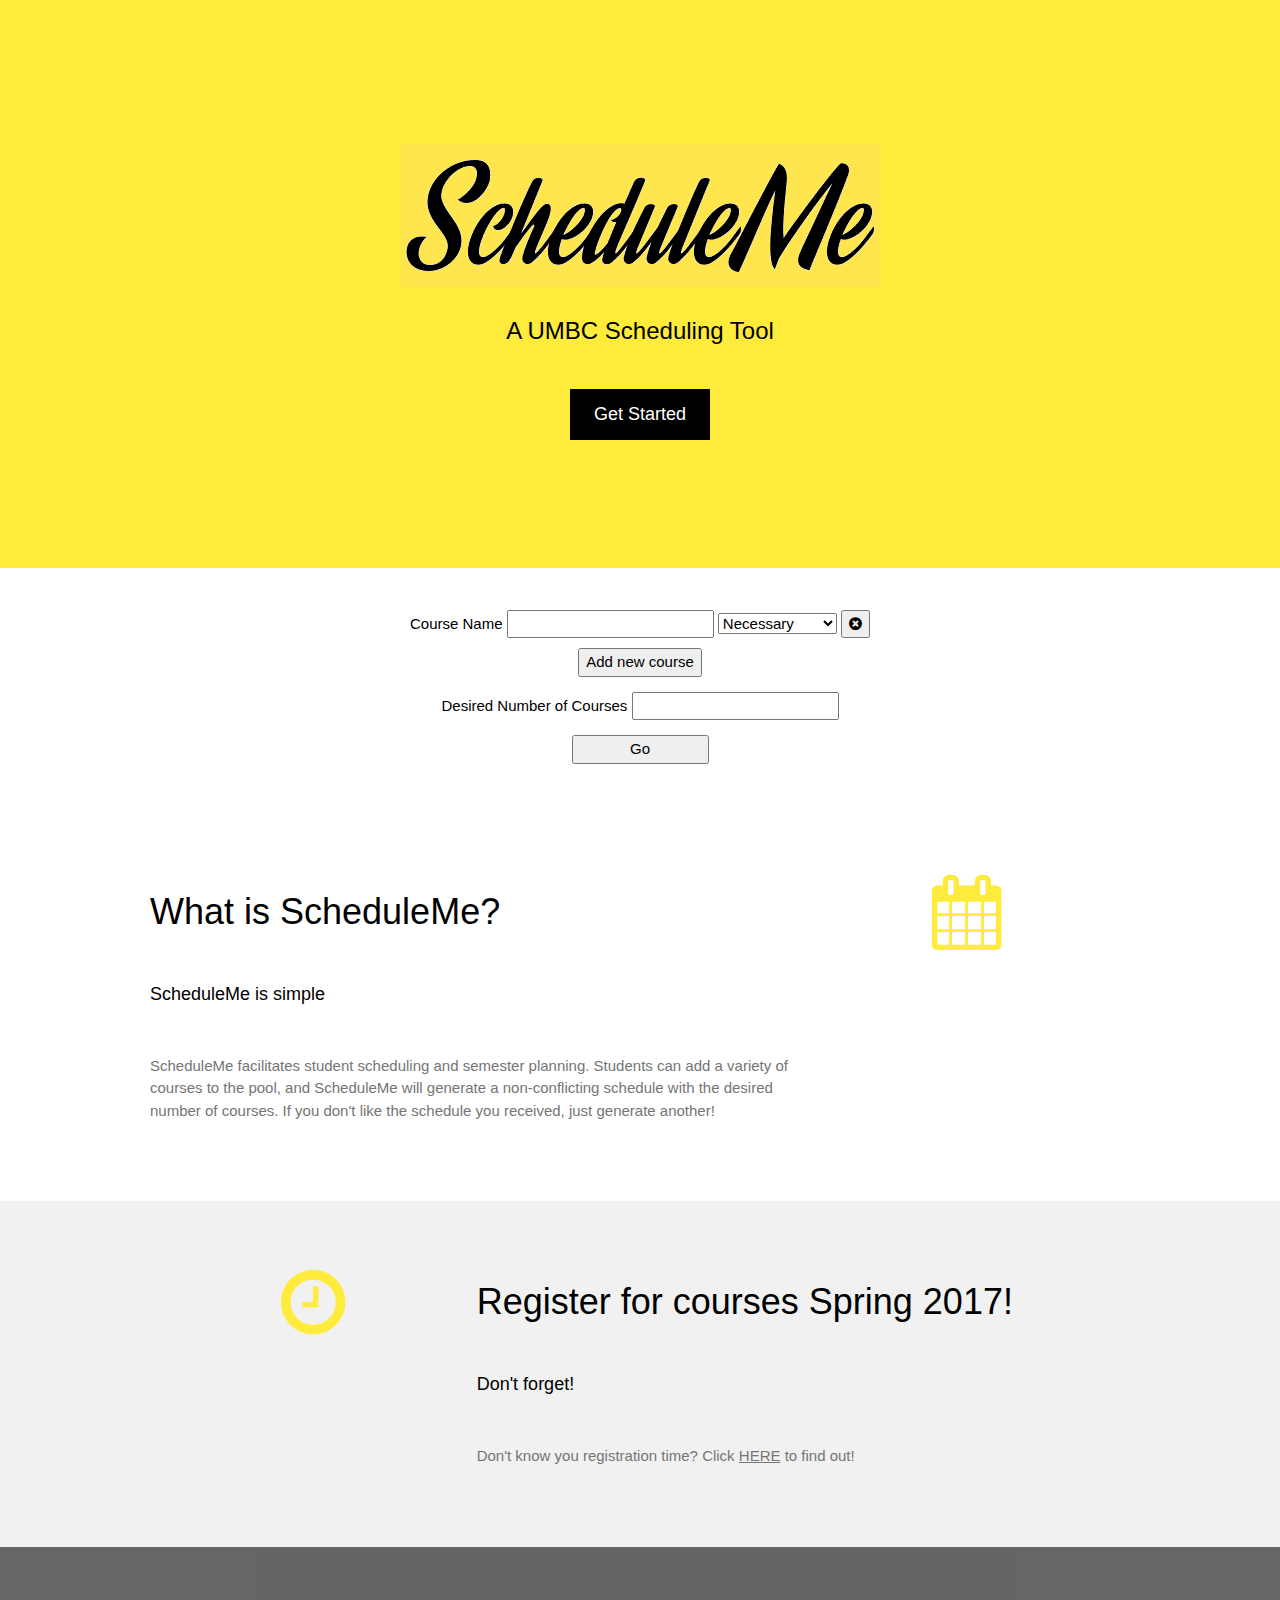
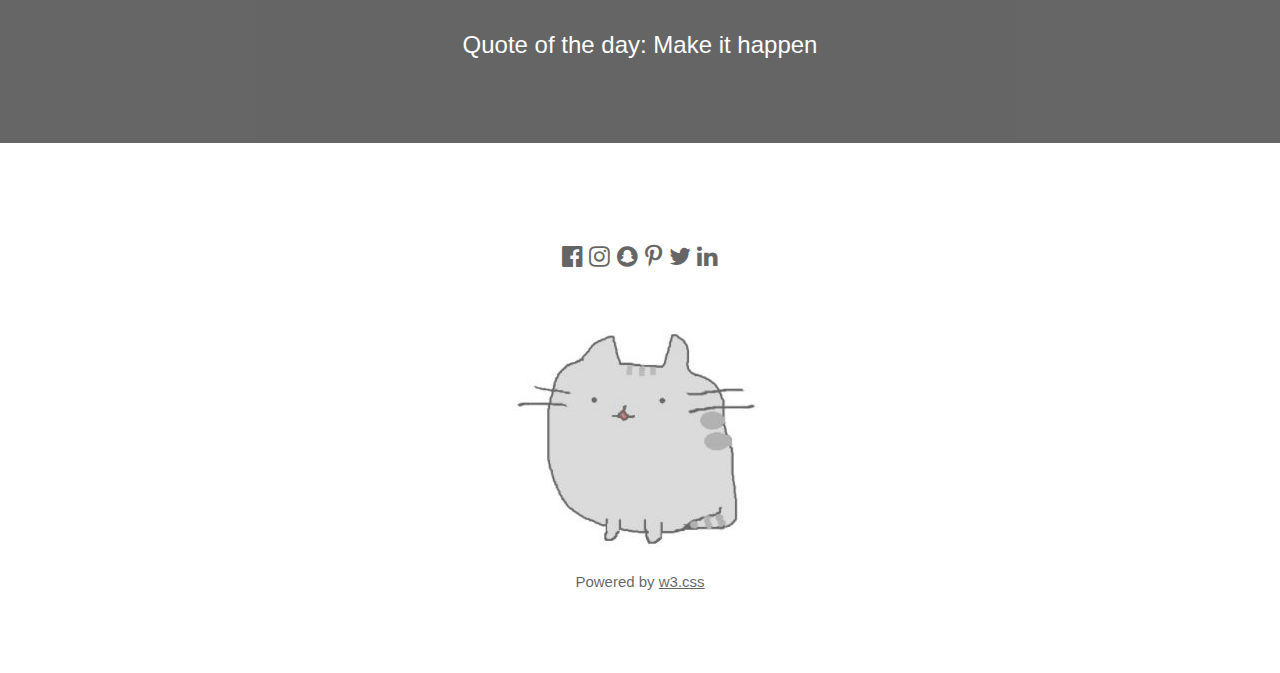
==== commit f33e5bf2: "Added Logo and mascot" ====
--- a/src/index.html
+++ b/src/index.html
@@ -49,7 +49,8 @@
 		
 		<!-- Header -->
 		<header class="w3-container w3-yellow w3-center" style="padding:128px 16px">
-		  <h1 class="w3-margin w3-jumbo">ScheduleMe</h1>
+		  <h1 class="w3-margin w3-jumbo">      </h1>
+		  <img src="img/SChedueMe.png">
 		  <p class="w3-xlarge">A UMBC Scheduling Tool</p>
 		  <button id="getStarted" class="w3-button w3-black w3-padding-large w3-large w3-margin-top">Get Started</button>
 		</header>
@@ -150,7 +151,9 @@
 		    <i class="fa fa-pinterest-p w3-hover-opacity"></i>
 		    <i class="fa fa-twitter w3-hover-opacity"></i>
 		    <i class="fa fa-linkedin w3-hover-opacity"></i>
+
 		 </div>
+		 <img src="img/pusheen.jpg">
 		 <p>Powered by <a href="https://www.w3schools.com/w3css/default.asp" target="_blank">w3.css</a></p>
 		</footer>
 		
